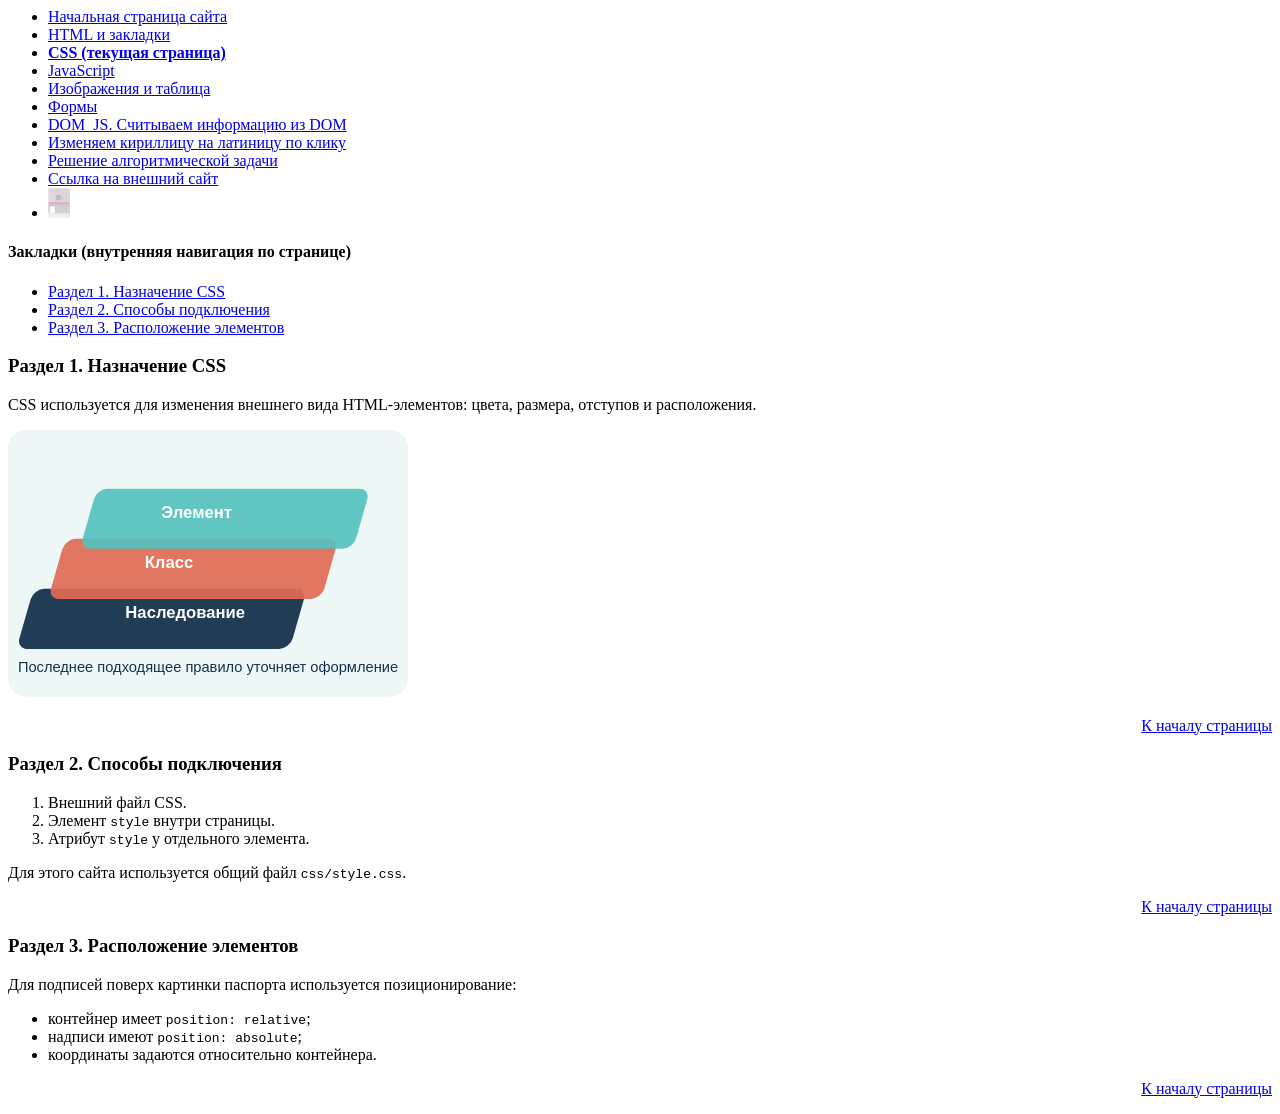
==== css-basics.html @ 80557589 "Выполнить КР1 по основам веб-технологий" ====
<!DOCTYPE html>
<html lang="ru">
<head>
  <meta charset="UTF-8">
  <meta name="viewport" content="width=device-width, initial-scale=1.0">
  <title>CSS</title>
  <link rel="stylesheet" href="css/style.css">
</head>
<body>

<ul id="site-nav">
  <li><a href="index.html" target="_self">Начальная страница сайта</a></li>
  <li><a href="html-basics.html#section1" target="_self">HTML и закладки</a></li>
  <li><a href="css-basics.html" target="_self"><b>CSS (текущая страница)</b></a></li>
  <li><a href="javascript-basics.html" target="_self">JavaScript</a></li>
  <li><a href="gallery.html" target="_self">Изображения и таблица</a></li>
  <li><a href="forms.html" target="_self">Формы</a></li>
  <li><a href="passport-dom.html" target="_self">DOM_JS. Считываем информацию из DOM</a></li>
  <li><a href="passport-change.html" target="_self">Изменяем кириллицу на латиницу по клику</a></li>
  <li><a href="task-1006.html" target="_self">Решение алгоритмической задачи</a></li>
  <li><a href="https://www.hse.ru" target="_blank">Ссылка на внешний сайт</a></li>
  <li><a href="https://evshadrina.github.io/evshadrina/sem2_pasport/" target="_blank"><img src="assets/images/passport-template.png" height="30" alt="Графическая ссылка на пример паспорта"></a></li>
</ul>

<a id="top"><h4>Закладки (внутренняя навигация по странице)</h4></a>
<ul>
  <li><a href="#section1" target="_self">Раздел 1. Назначение CSS</a></li>
  <li><a href="#section2" target="_self">Раздел 2. Способы подключения</a></li>
  <li><a href="#section3" target="_self">Раздел 3. Расположение элементов</a></li>
</ul>

<h3><a id="section1">Раздел 1. Назначение CSS</a></h3>
<p>CSS используется для изменения внешнего вида HTML-элементов: цвета, размера, отступов и расположения.</p>
<p><img class="simple-image" src="assets/images/css-layers.svg" width="400" alt="Схема работы CSS"></p>
<p class="to-top"><a href="#top" target="_self">К началу страницы</a></p>

<h3><a id="section2">Раздел 2. Способы подключения</a></h3>
<ol>
  <li>Внешний файл CSS.</li>
  <li>Элемент <code>style</code> внутри страницы.</li>
  <li>Атрибут <code>style</code> у отдельного элемента.</li>
</ol>
<p>Для этого сайта используется общий файл <code>css/style.css</code>.</p>
<p class="to-top"><a href="#top" target="_self">К началу страницы</a></p>

<h3><a id="section3">Раздел 3. Расположение элементов</a></h3>
<p>Для подписей поверх картинки паспорта используется позиционирование:</p>
<ul>
  <li>контейнер имеет <code>position: relative</code>;</li>
  <li>надписи имеют <code>position: absolute</code>;</li>
  <li>координаты задаются относительно контейнера.</li>
</ul>
<p class="to-top"><a href="#top" target="_self">К началу страницы</a></p>

</body>
</html>
---- css/style.css ----
/* Минимальные стили. Основное оформление оставлено стандартным, как в учебных примерах. */

body {
  margin: 8px;
}

#site-nav {
  margin-top: 0;
}

.to-top {
  text-align: right;
}

.simple-image {
  max-width: 100%;
}

.passport-layout {
  position: relative;
  width: 445px;
  max-width: 100%;
  aspect-ratio: 445 / 620;
  background-image: url("../assets/images/passport-template.png");
  background-position: left top;
  background-repeat: no-repeat;
  background-size: 100% 100%;
  container-type: inline-size;
}

.passport-layout p {
  position: absolute;
  margin: 0;
  font-size: 16px;
  line-height: 1;
  white-space: nowrap;
}

@supports (font-size: 3cqi) {
  .passport-layout p {
    font-size: 3.6cqi;
  }
}

.passport-issuer {
  left: 22%;
  top: 11%;
  max-width: 70%;
  white-space: normal !important;
  font-size: 12px !important;
}

.passport-date {
  left: 22%;
  top: 23%;
  font-size: 12px !important;
}

.passport-code {
  left: 65%;
  top: 23%;
  font-size: 12px !important;
}

.passport-surname { left: 34%; top: 55%; }
.passport-name { left: 34%; top: 62%; }
.passport-patronymic { left: 34%; top: 67%; }
.passport-sex { left: 34%; top: 71%; }
.passport-birth { left: 55%; top: 71%; }
.passport-place { left: 34%; top: 78%; }

.passport-photo {
  position: absolute;
  left: 7%;
  top: 60%;
  width: 25%;
  height: 23%;
}

.passport-button {
  position: absolute;
  left: 30px;
  bottom: 25px;
}

.screenshot-placeholder {
  width: 600px;
  max-width: 100%;
  min-height: 180px;
  border: 1px solid black;
  text-align: center;
  padding-top: 80px;
  box-sizing: border-box;
}

#dom-output,
#result-box {
  min-height: 24px;
}

.large-image-page {
  text-align: center;
}

@media (max-width: 470px) {
  .passport-button {
    left: 7%;
    bottom: 4%;
  }
}
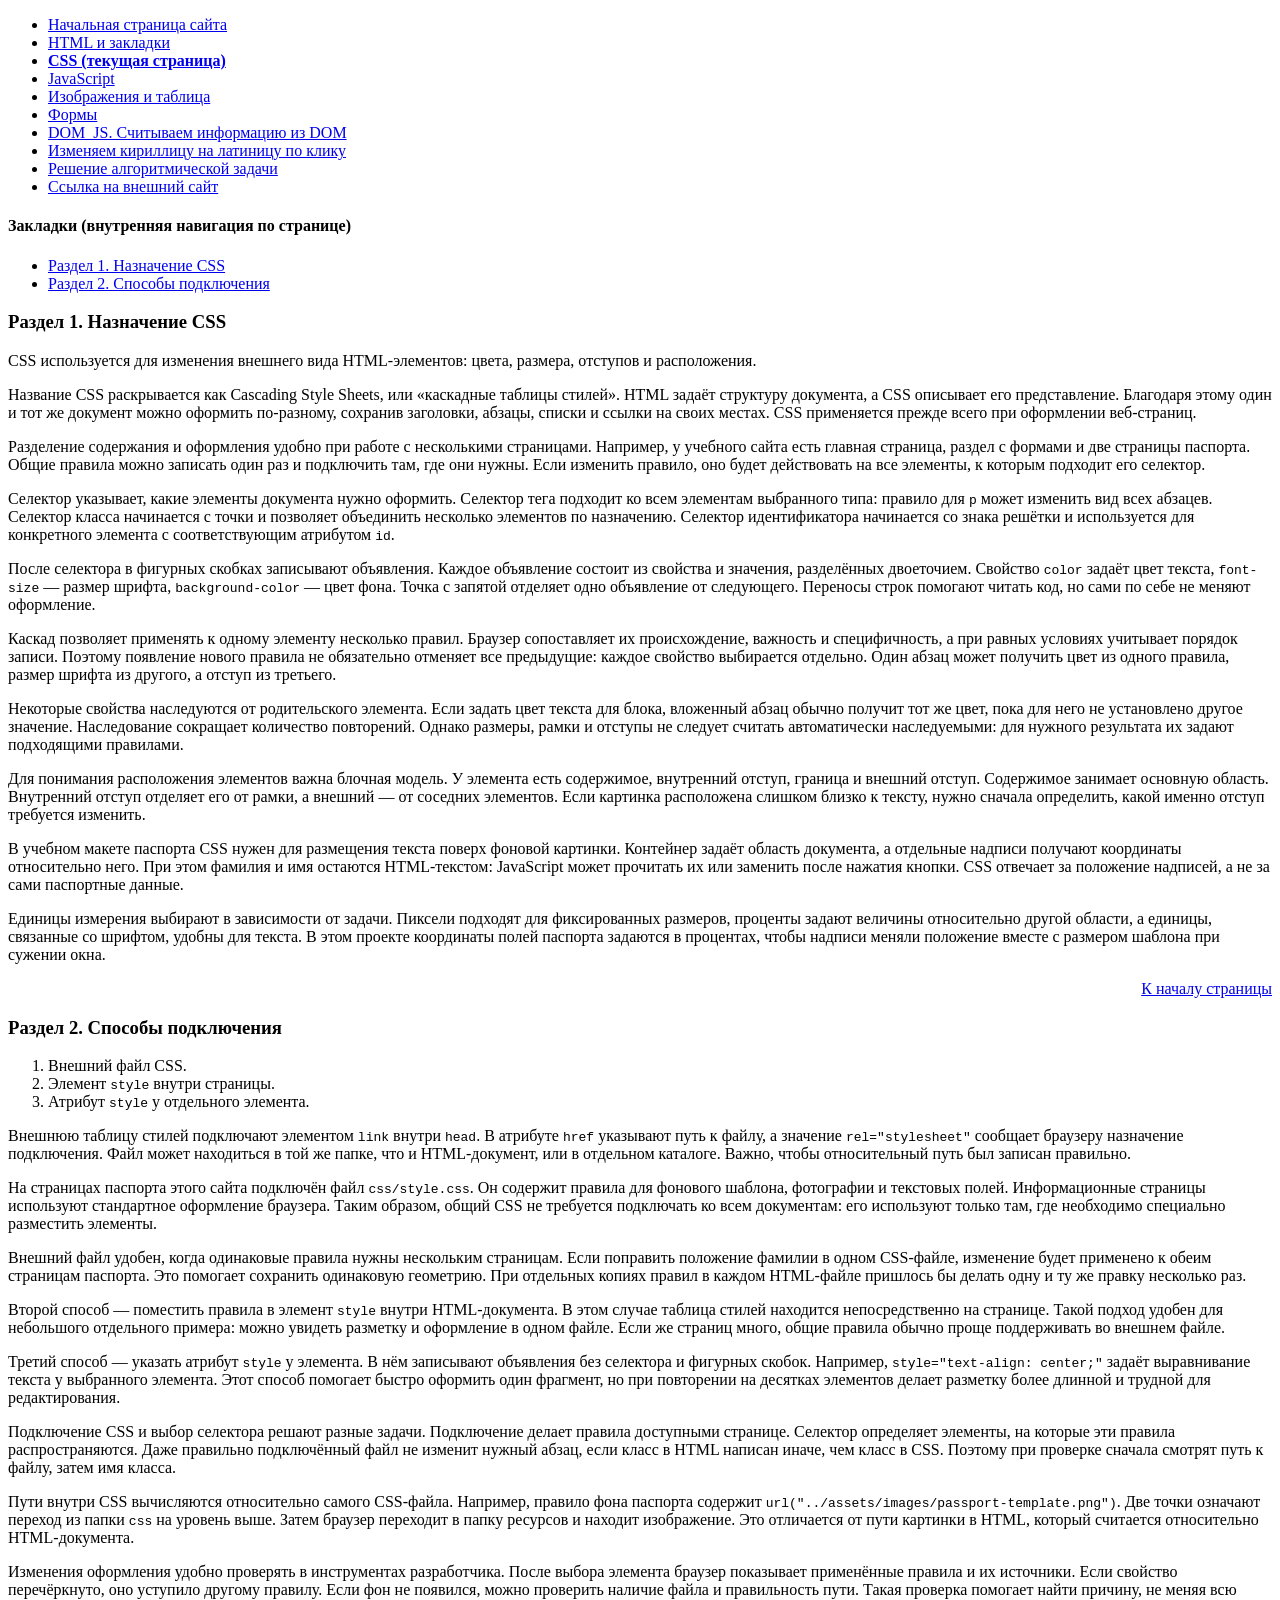
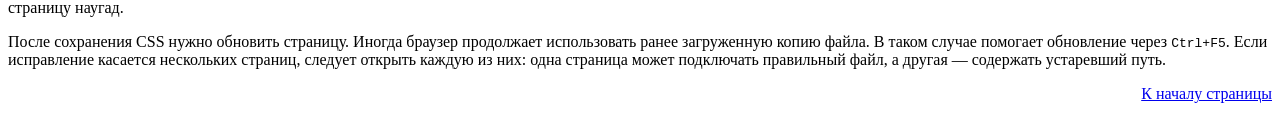
==== commit d2c439b1: "Подготовить итоговую версию КР1 с паспортом и скриншотом DOM" ====
--- a/css-basics.html
+++ b/css-basics.html
@@ -2,9 +2,7 @@
 <html lang="ru">
 <head>
   <meta charset="UTF-8">
-  <meta name="viewport" content="width=device-width, initial-scale=1.0">
   <title>CSS</title>
-  <link rel="stylesheet" href="css/style.css">
 </head>
 <body>
 
@@ -19,20 +17,26 @@
   <li><a href="passport-change.html" target="_self">Изменяем кириллицу на латиницу по клику</a></li>
   <li><a href="task-1006.html" target="_self">Решение алгоритмической задачи</a></li>
   <li><a href="https://www.hse.ru" target="_blank">Ссылка на внешний сайт</a></li>
-  <li><a href="https://evshadrina.github.io/evshadrina/sem2_pasport/" target="_blank"><img src="assets/images/passport-template.png" height="30" alt="Графическая ссылка на пример паспорта"></a></li>
 </ul>
 
 <a id="top"><h4>Закладки (внутренняя навигация по странице)</h4></a>
 <ul>
   <li><a href="#section1" target="_self">Раздел 1. Назначение CSS</a></li>
   <li><a href="#section2" target="_self">Раздел 2. Способы подключения</a></li>
-  <li><a href="#section3" target="_self">Раздел 3. Расположение элементов</a></li>
 </ul>
 
 <h3><a id="section1">Раздел 1. Назначение CSS</a></h3>
 <p>CSS используется для изменения внешнего вида HTML-элементов: цвета, размера, отступов и расположения.</p>
-<p><img class="simple-image" src="assets/images/css-layers.svg" width="400" alt="Схема работы CSS"></p>
-<p class="to-top"><a href="#top" target="_self">К началу страницы</a></p>
+<p>Название CSS раскрывается как Cascading Style Sheets, или «каскадные таблицы стилей». HTML задаёт структуру документа, а CSS описывает его представление. Благодаря этому один и тот же документ можно оформить по-разному, сохранив заголовки, абзацы, списки и ссылки на своих местах. CSS применяется прежде всего при оформлении веб-страниц.</p>
+<p>Разделение содержания и оформления удобно при работе с несколькими страницами. Например, у учебного сайта есть главная страница, раздел с формами и две страницы паспорта. Общие правила можно записать один раз и подключить там, где они нужны. Если изменить правило, оно будет действовать на все элементы, к которым подходит его селектор.</p>
+<p>Селектор указывает, какие элементы документа нужно оформить. Селектор тега подходит ко всем элементам выбранного типа: правило для <code>p</code> может изменить вид всех абзацев. Селектор класса начинается с точки и позволяет объединить несколько элементов по назначению. Селектор идентификатора начинается со знака решётки и используется для конкретного элемента с соответствующим атрибутом <code>id</code>.</p>
+<p>После селектора в фигурных скобках записывают объявления. Каждое объявление состоит из свойства и значения, разделённых двоеточием. Свойство <code>color</code> задаёт цвет текста, <code>font-size</code> — размер шрифта, <code>background-color</code> — цвет фона. Точка с запятой отделяет одно объявление от следующего. Переносы строк помогают читать код, но сами по себе не меняют оформление.</p>
+<p>Каскад позволяет применять к одному элементу несколько правил. Браузер сопоставляет их происхождение, важность и специфичность, а при равных условиях учитывает порядок записи. Поэтому появление нового правила не обязательно отменяет все предыдущие: каждое свойство выбирается отдельно. Один абзац может получить цвет из одного правила, размер шрифта из другого, а отступ из третьего.</p>
+<p>Некоторые свойства наследуются от родительского элемента. Если задать цвет текста для блока, вложенный абзац обычно получит тот же цвет, пока для него не установлено другое значение. Наследование сокращает количество повторений. Однако размеры, рамки и отступы не следует считать автоматически наследуемыми: для нужного результата их задают подходящими правилами.</p>
+<p>Для понимания расположения элементов важна блочная модель. У элемента есть содержимое, внутренний отступ, граница и внешний отступ. Содержимое занимает основную область. Внутренний отступ отделяет его от рамки, а внешний — от соседних элементов. Если картинка расположена слишком близко к тексту, нужно сначала определить, какой именно отступ требуется изменить.</p>
+<p>В учебном макете паспорта CSS нужен для размещения текста поверх фоновой картинки. Контейнер задаёт область документа, а отдельные надписи получают координаты относительно него. При этом фамилия и имя остаются HTML-текстом: JavaScript может прочитать их или заменить после нажатия кнопки. CSS отвечает за положение надписей, а не за сами паспортные данные.</p>
+<p>Единицы измерения выбирают в зависимости от задачи. Пиксели подходят для фиксированных размеров, проценты задают величины относительно другой области, а единицы, связанные со шрифтом, удобны для текста. В этом проекте координаты полей паспорта задаются в процентах, чтобы надписи меняли положение вместе с размером шаблона при сужении окна.</p>
+<p align="right"><a href="#top" target="_self">К началу страницы</a></p>
 
 <h3><a id="section2">Раздел 2. Способы подключения</a></h3>
 <ol>
@@ -40,17 +44,16 @@
   <li>Элемент <code>style</code> внутри страницы.</li>
   <li>Атрибут <code>style</code> у отдельного элемента.</li>
 </ol>
-<p>Для этого сайта используется общий файл <code>css/style.css</code>.</p>
-<p class="to-top"><a href="#top" target="_self">К началу страницы</a></p>
-
-<h3><a id="section3">Раздел 3. Расположение элементов</a></h3>
-<p>Для подписей поверх картинки паспорта используется позиционирование:</p>
-<ul>
-  <li>контейнер имеет <code>position: relative</code>;</li>
-  <li>надписи имеют <code>position: absolute</code>;</li>
-  <li>координаты задаются относительно контейнера.</li>
-</ul>
-<p class="to-top"><a href="#top" target="_self">К началу страницы</a></p>
+<p>Внешнюю таблицу стилей подключают элементом <code>link</code> внутри <code>head</code>. В атрибуте <code>href</code> указывают путь к файлу, а значение <code>rel="stylesheet"</code> сообщает браузеру назначение подключения. Файл может находиться в той же папке, что и HTML-документ, или в отдельном каталоге. Важно, чтобы относительный путь был записан правильно.</p>
+<p>На страницах паспорта этого сайта подключён файл <code>css/style.css</code>. Он содержит правила для фонового шаблона, фотографии и текстовых полей. Информационные страницы используют стандартное оформление браузера. Таким образом, общий CSS не требуется подключать ко всем документам: его используют только там, где необходимо специально разместить элементы.</p>
+<p>Внешний файл удобен, когда одинаковые правила нужны нескольким страницам. Если поправить положение фамилии в одном CSS-файле, изменение будет применено к обеим страницам паспорта. Это помогает сохранить одинаковую геометрию. При отдельных копиях правил в каждом HTML-файле пришлось бы делать одну и ту же правку несколько раз.</p>
+<p>Второй способ — поместить правила в элемент <code>style</code> внутри HTML-документа. В этом случае таблица стилей находится непосредственно на странице. Такой подход удобен для небольшого отдельного примера: можно увидеть разметку и оформление в одном файле. Если же страниц много, общие правила обычно проще поддерживать во внешнем файле.</p>
+<p>Третий способ — указать атрибут <code>style</code> у элемента. В нём записывают объявления без селектора и фигурных скобок. Например, <code>style="text-align: center;"</code> задаёт выравнивание текста у выбранного элемента. Этот способ помогает быстро оформить один фрагмент, но при повторении на десятках элементов делает разметку более длинной и трудной для редактирования.</p>
+<p>Подключение CSS и выбор селектора решают разные задачи. Подключение делает правила доступными странице. Селектор определяет элементы, на которые эти правила распространяются. Даже правильно подключённый файл не изменит нужный абзац, если класс в HTML написан иначе, чем класс в CSS. Поэтому при проверке сначала смотрят путь к файлу, затем имя класса.</p>
+<p>Пути внутри CSS вычисляются относительно самого CSS-файла. Например, правило фона паспорта содержит <code>url("../assets/images/passport-template.png")</code>. Две точки означают переход из папки <code>css</code> на уровень выше. Затем браузер переходит в папку ресурсов и находит изображение. Это отличается от пути картинки в HTML, который считается относительно HTML-документа.</p>
+<p>Изменения оформления удобно проверять в инструментах разработчика. После выбора элемента браузер показывает применённые правила и их источники. Если свойство перечёркнуто, оно уступило другому правилу. Если фон не появился, можно проверить наличие файла и правильность пути. Такая проверка помогает найти причину, не меняя всю страницу наугад.</p>
+<p>После сохранения CSS нужно обновить страницу. Иногда браузер продолжает использовать ранее загруженную копию файла. В таком случае помогает обновление через <code>Ctrl+F5</code>. Если исправление касается нескольких страниц, следует открыть каждую из них: одна страница может подключать правильный файл, а другая — содержать устаревший путь.</p>
+<p align="right"><a href="#top" target="_self">К началу страницы</a></p>
 
 </body>
 </html>
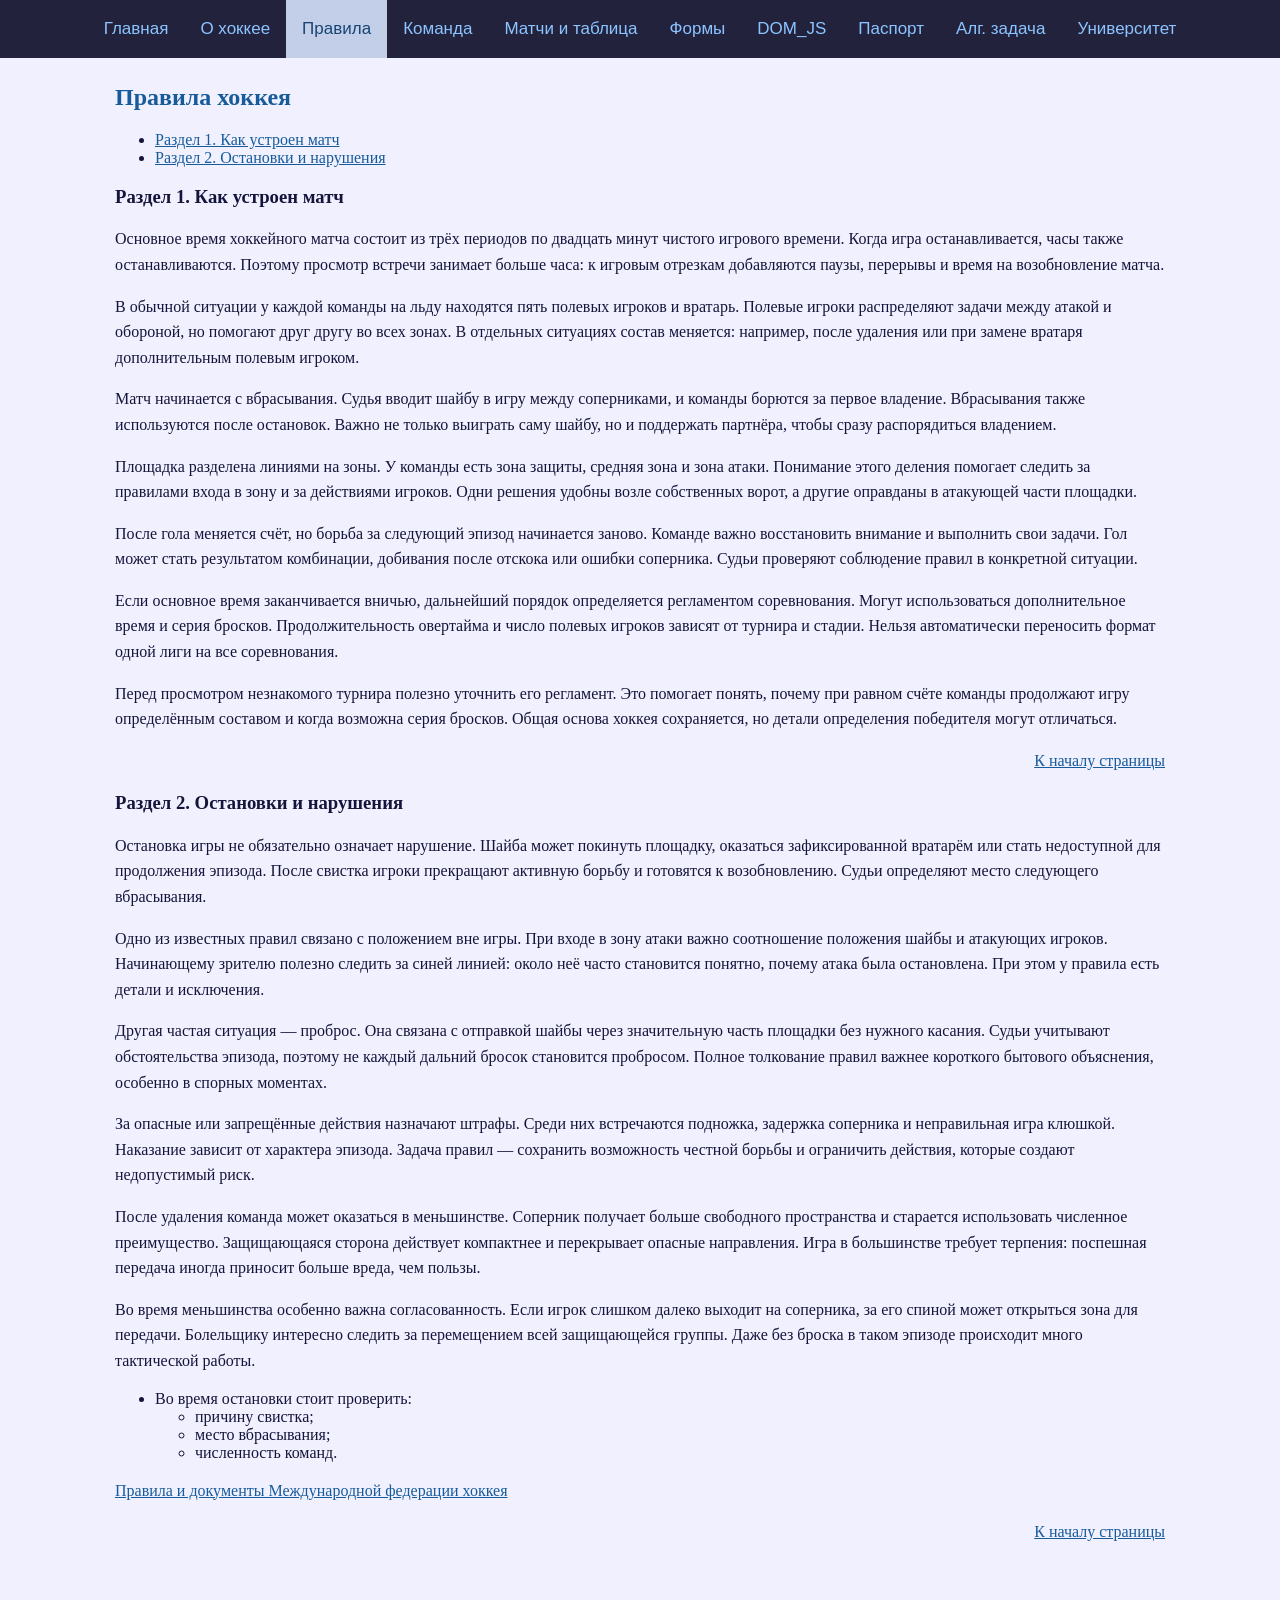
==== commit c7f24682: "Посвятить сайт хоккею и добавить горизонтальное меню" ====
--- a/css-basics.html
+++ b/css-basics.html
@@ -2,58 +2,48 @@
 <html lang="ru">
 <head>
   <meta charset="UTF-8">
-  <title>CSS</title>
+  <meta name="viewport" content="width=device-width, initial-scale=1.0">
+  <title>Правила хоккея</title>
+  <link rel="stylesheet" href="css/style.css">
 </head>
 <body>
-
 <ul id="site-nav">
-  <li><a href="index.html" target="_self">Начальная страница сайта</a></li>
-  <li><a href="html-basics.html#section1" target="_self">HTML и закладки</a></li>
-  <li><a href="css-basics.html" target="_self"><b>CSS (текущая страница)</b></a></li>
-  <li><a href="javascript-basics.html" target="_self">JavaScript</a></li>
-  <li><a href="gallery.html" target="_self">Изображения и таблица</a></li>
+  <li><a href="index.html" target="_self">Главная</a></li>
+  <li><a href="html-basics.html#section1" target="_self">О хоккее</a></li>
+  <li><a href="css-basics.html" target="_self" aria-current="page" title="Текущая страница">Правила</a></li>
+  <li><a href="javascript-basics.html" target="_self">Команда</a></li>
+  <li><a href="gallery.html" target="_self">Матчи и таблица</a></li>
   <li><a href="forms.html" target="_self">Формы</a></li>
-  <li><a href="passport-dom.html" target="_self">DOM_JS. Считываем информацию из DOM</a></li>
-  <li><a href="passport-change.html" target="_self">Изменяем кириллицу на латиницу по клику</a></li>
-  <li><a href="task-1006.html" target="_self">Решение алгоритмической задачи</a></li>
-  <li><a href="https://www.hse.ru" target="_blank">Ссылка на внешний сайт</a></li>
+  <li><a href="passport-dom.html" target="_self">DOM_JS</a></li>
+  <li><a href="passport-change.html" target="_self">Паспорт</a></li>
+  <li><a href="task-1006.html" target="_self">Алг. задача</a></li>
+  <li><a href="https://www.hse.ru" target="_blank">Университет</a></li>
 </ul>
-
-<a id="top"><h4>Закладки (внутренняя навигация по странице)</h4></a>
+<main>
+<a id="top"><h2>Правила хоккея</h2></a>
 <ul>
-  <li><a href="#section1" target="_self">Раздел 1. Назначение CSS</a></li>
-  <li><a href="#section2" target="_self">Раздел 2. Способы подключения</a></li>
+<li><a href="#section1">Раздел 1. Как устроен матч</a></li>
+<li><a href="#section2">Раздел 2. Остановки и нарушения</a></li>
 </ul>
-
-<h3><a id="section1">Раздел 1. Назначение CSS</a></h3>
-<p>CSS используется для изменения внешнего вида HTML-элементов: цвета, размера, отступов и расположения.</p>
-<p>Название CSS раскрывается как Cascading Style Sheets, или «каскадные таблицы стилей». HTML задаёт структуру документа, а CSS описывает его представление. Благодаря этому один и тот же документ можно оформить по-разному, сохранив заголовки, абзацы, списки и ссылки на своих местах. CSS применяется прежде всего при оформлении веб-страниц.</p>
-<p>Разделение содержания и оформления удобно при работе с несколькими страницами. Например, у учебного сайта есть главная страница, раздел с формами и две страницы паспорта. Общие правила можно записать один раз и подключить там, где они нужны. Если изменить правило, оно будет действовать на все элементы, к которым подходит его селектор.</p>
-<p>Селектор указывает, какие элементы документа нужно оформить. Селектор тега подходит ко всем элементам выбранного типа: правило для <code>p</code> может изменить вид всех абзацев. Селектор класса начинается с точки и позволяет объединить несколько элементов по назначению. Селектор идентификатора начинается со знака решётки и используется для конкретного элемента с соответствующим атрибутом <code>id</code>.</p>
-<p>После селектора в фигурных скобках записывают объявления. Каждое объявление состоит из свойства и значения, разделённых двоеточием. Свойство <code>color</code> задаёт цвет текста, <code>font-size</code> — размер шрифта, <code>background-color</code> — цвет фона. Точка с запятой отделяет одно объявление от следующего. Переносы строк помогают читать код, но сами по себе не меняют оформление.</p>
-<p>Каскад позволяет применять к одному элементу несколько правил. Браузер сопоставляет их происхождение, важность и специфичность, а при равных условиях учитывает порядок записи. Поэтому появление нового правила не обязательно отменяет все предыдущие: каждое свойство выбирается отдельно. Один абзац может получить цвет из одного правила, размер шрифта из другого, а отступ из третьего.</p>
-<p>Некоторые свойства наследуются от родительского элемента. Если задать цвет текста для блока, вложенный абзац обычно получит тот же цвет, пока для него не установлено другое значение. Наследование сокращает количество повторений. Однако размеры, рамки и отступы не следует считать автоматически наследуемыми: для нужного результата их задают подходящими правилами.</p>
-<p>Для понимания расположения элементов важна блочная модель. У элемента есть содержимое, внутренний отступ, граница и внешний отступ. Содержимое занимает основную область. Внутренний отступ отделяет его от рамки, а внешний — от соседних элементов. Если картинка расположена слишком близко к тексту, нужно сначала определить, какой именно отступ требуется изменить.</p>
-<p>В учебном макете паспорта CSS нужен для размещения текста поверх фоновой картинки. Контейнер задаёт область документа, а отдельные надписи получают координаты относительно него. При этом фамилия и имя остаются HTML-текстом: JavaScript может прочитать их или заменить после нажатия кнопки. CSS отвечает за положение надписей, а не за сами паспортные данные.</p>
-<p>Единицы измерения выбирают в зависимости от задачи. Пиксели подходят для фиксированных размеров, проценты задают величины относительно другой области, а единицы, связанные со шрифтом, удобны для текста. В этом проекте координаты полей паспорта задаются в процентах, чтобы надписи меняли положение вместе с размером шаблона при сужении окна.</p>
-<p align="right"><a href="#top" target="_self">К началу страницы</a></p>
-
-<h3><a id="section2">Раздел 2. Способы подключения</a></h3>
-<ol>
-  <li>Внешний файл CSS.</li>
-  <li>Элемент <code>style</code> внутри страницы.</li>
-  <li>Атрибут <code>style</code> у отдельного элемента.</li>
-</ol>
-<p>Внешнюю таблицу стилей подключают элементом <code>link</code> внутри <code>head</code>. В атрибуте <code>href</code> указывают путь к файлу, а значение <code>rel="stylesheet"</code> сообщает браузеру назначение подключения. Файл может находиться в той же папке, что и HTML-документ, или в отдельном каталоге. Важно, чтобы относительный путь был записан правильно.</p>
-<p>На страницах паспорта этого сайта подключён файл <code>css/style.css</code>. Он содержит правила для фонового шаблона, фотографии и текстовых полей. Информационные страницы используют стандартное оформление браузера. Таким образом, общий CSS не требуется подключать ко всем документам: его используют только там, где необходимо специально разместить элементы.</p>
-<p>Внешний файл удобен, когда одинаковые правила нужны нескольким страницам. Если поправить положение фамилии в одном CSS-файле, изменение будет применено к обеим страницам паспорта. Это помогает сохранить одинаковую геометрию. При отдельных копиях правил в каждом HTML-файле пришлось бы делать одну и ту же правку несколько раз.</p>
-<p>Второй способ — поместить правила в элемент <code>style</code> внутри HTML-документа. В этом случае таблица стилей находится непосредственно на странице. Такой подход удобен для небольшого отдельного примера: можно увидеть разметку и оформление в одном файле. Если же страниц много, общие правила обычно проще поддерживать во внешнем файле.</p>
-<p>Третий способ — указать атрибут <code>style</code> у элемента. В нём записывают объявления без селектора и фигурных скобок. Например, <code>style="text-align: center;"</code> задаёт выравнивание текста у выбранного элемента. Этот способ помогает быстро оформить один фрагмент, но при повторении на десятках элементов делает разметку более длинной и трудной для редактирования.</p>
-<p>Подключение CSS и выбор селектора решают разные задачи. Подключение делает правила доступными странице. Селектор определяет элементы, на которые эти правила распространяются. Даже правильно подключённый файл не изменит нужный абзац, если класс в HTML написан иначе, чем класс в CSS. Поэтому при проверке сначала смотрят путь к файлу, затем имя класса.</p>
-<p>Пути внутри CSS вычисляются относительно самого CSS-файла. Например, правило фона паспорта содержит <code>url("../assets/images/passport-template.png")</code>. Две точки означают переход из папки <code>css</code> на уровень выше. Затем браузер переходит в папку ресурсов и находит изображение. Это отличается от пути картинки в HTML, который считается относительно HTML-документа.</p>
-<p>Изменения оформления удобно проверять в инструментах разработчика. После выбора элемента браузер показывает применённые правила и их источники. Если свойство перечёркнуто, оно уступило другому правилу. Если фон не появился, можно проверить наличие файла и правильность пути. Такая проверка помогает найти причину, не меняя всю страницу наугад.</p>
-<p>После сохранения CSS нужно обновить страницу. Иногда браузер продолжает использовать ранее загруженную копию файла. В таком случае помогает обновление через <code>Ctrl+F5</code>. Если исправление касается нескольких страниц, следует открыть каждую из них: одна страница может подключать правильный файл, а другая — содержать устаревший путь.</p>
-<p align="right"><a href="#top" target="_self">К началу страницы</a></p>
-
+<h3 id="section1">Раздел 1. Как устроен матч</h3>
+<p>Основное время хоккейного матча состоит из трёх периодов по двадцать минут чистого игрового времени. Когда игра останавливается, часы также останавливаются. Поэтому просмотр встречи занимает больше часа: к игровым отрезкам добавляются паузы, перерывы и время на возобновление матча.</p>
+<p>В обычной ситуации у каждой команды на льду находятся пять полевых игроков и вратарь. Полевые игроки распределяют задачи между атакой и обороной, но помогают друг другу во всех зонах. В отдельных ситуациях состав меняется: например, после удаления или при замене вратаря дополнительным полевым игроком.</p>
+<p>Матч начинается с вбрасывания. Судья вводит шайбу в игру между соперниками, и команды борются за первое владение. Вбрасывания также используются после остановок. Важно не только выиграть саму шайбу, но и поддержать партнёра, чтобы сразу распорядиться владением.</p>
+<p>Площадка разделена линиями на зоны. У команды есть зона защиты, средняя зона и зона атаки. Понимание этого деления помогает следить за правилами входа в зону и за действиями игроков. Одни решения удобны возле собственных ворот, а другие оправданы в атакующей части площадки.</p>
+<p>После гола меняется счёт, но борьба за следующий эпизод начинается заново. Команде важно восстановить внимание и выполнить свои задачи. Гол может стать результатом комбинации, добивания после отскока или ошибки соперника. Судьи проверяют соблюдение правил в конкретной ситуации.</p>
+<p>Если основное время заканчивается вничью, дальнейший порядок определяется регламентом соревнования. Могут использоваться дополнительное время и серия бросков. Продолжительность овертайма и число полевых игроков зависят от турнира и стадии. Нельзя автоматически переносить формат одной лиги на все соревнования.</p>
+<p>Перед просмотром незнакомого турнира полезно уточнить его регламент. Это помогает понять, почему при равном счёте команды продолжают игру определённым составом и когда возможна серия бросков. Общая основа хоккея сохраняется, но детали определения победителя могут отличаться.</p>
+<p align="right"><a href="#top">К началу страницы</a></p>
+<h3 id="section2">Раздел 2. Остановки и нарушения</h3>
+<p>Остановка игры не обязательно означает нарушение. Шайба может покинуть площадку, оказаться зафиксированной вратарём или стать недоступной для продолжения эпизода. После свистка игроки прекращают активную борьбу и готовятся к возобновлению. Судьи определяют место следующего вбрасывания.</p>
+<p>Одно из известных правил связано с положением вне игры. При входе в зону атаки важно соотношение положения шайбы и атакующих игроков. Начинающему зрителю полезно следить за синей линией: около неё часто становится понятно, почему атака была остановлена. При этом у правила есть детали и исключения.</p>
+<p>Другая частая ситуация — проброс. Она связана с отправкой шайбы через значительную часть площадки без нужного касания. Судьи учитывают обстоятельства эпизода, поэтому не каждый дальний бросок становится пробросом. Полное толкование правил важнее короткого бытового объяснения, особенно в спорных моментах.</p>
+<p>За опасные или запрещённые действия назначают штрафы. Среди них встречаются подножка, задержка соперника и неправильная игра клюшкой. Наказание зависит от характера эпизода. Задача правил — сохранить возможность честной борьбы и ограничить действия, которые создают недопустимый риск.</p>
+<p>После удаления команда может оказаться в меньшинстве. Соперник получает больше свободного пространства и старается использовать численное преимущество. Защищающаяся сторона действует компактнее и перекрывает опасные направления. Игра в большинстве требует терпения: поспешная передача иногда приносит больше вреда, чем пользы.</p>
+<p>Во время меньшинства особенно важна согласованность. Если игрок слишком далеко выходит на соперника, за его спиной может открыться зона для передачи. Болельщику интересно следить за перемещением всей защищающейся группы. Даже без броска в таком эпизоде происходит много тактической работы.</p>
+<ul><li>Во время остановки стоит проверить:<ul><li>причину свистка;</li><li>место вбрасывания;</li><li>численность команд.</li></ul></li></ul>
+<p><a href="https://www.iihf.com/en/static/55352/rules_regulations_guidelines" target="_blank">Правила и документы Международной федерации хоккея</a></p>
+<p align="right"><a href="#top">К началу страницы</a></p>
+</main>
 </body>
 </html>
--- a/css/style.css
+++ b/css/style.css
@@ -0,0 +1,139 @@
+body {
+  margin: 0;
+  color: #15153b;
+  background: #f0f0ff;
+}
+
+#site-nav {
+  display: flex;
+  flex-wrap: wrap;
+  justify-content: center;
+  margin: 0;
+  padding: 0 12px;
+  list-style: none;
+  background: #22223d;
+  font: 17px Arial, sans-serif;
+}
+
+#site-nav a {
+  display: block;
+  padding: 19px 16px;
+  color: #8cc4ff;
+  text-decoration: none;
+}
+
+#site-nav a:hover,
+#site-nav a:focus-visible {
+  color: white;
+  background: #50507e;
+}
+
+#site-nav a[aria-current="page"] {
+  color: #174573;
+  background: #c3cfe8;
+}
+
+main {
+  max-width: 1050px;
+  margin: 26px auto;
+  padding: 0 20px 24px;
+}
+
+main > p {
+  line-height: 1.6;
+}
+
+a { color: #175b9b; }
+
+[id] { scroll-margin-top: 16px; }
+
+.table-scroll { overflow-x: auto; }
+
+table { max-width: 100%; }
+
+table img { max-width: 100%; height: auto; }
+
+@media (max-width: 600px) {
+  #site-nav { justify-content: flex-start; font-size: 15px; }
+  #site-nav a { padding: 14px 12px; }
+  main { padding: 0 12px 20px; }
+  textarea { max-width: 100%; box-sizing: border-box; }
+}
+
+.passport-layout {
+  position: relative;
+  width: 445px;
+  max-width: 100%;
+  aspect-ratio: 445 / 620;
+  background-image: url("../assets/images/passport-template.png");
+  background-position: left top;
+  background-repeat: no-repeat;
+  background-size: 100% 100%;
+  container-type: inline-size;
+}
+
+.passport-layout p {
+  position: absolute;
+  margin: 0;
+  font-size: 16px;
+  line-height: 1;
+  white-space: nowrap;
+}
+
+@supports (font-size: 3cqi) {
+  .passport-layout p {
+    font-size: 3.6cqi;
+  }
+}
+
+.passport-issuer {
+  left: 22%;
+  top: 11%;
+  max-width: 70%;
+  white-space: normal !important;
+  font-size: 12px !important;
+}
+
+.passport-date {
+  left: 22%;
+  top: 23%;
+  font-size: 12px !important;
+}
+
+.passport-code {
+  position: absolute;
+  left: 65%;
+  top: 23%;
+  font-size: 12px !important;
+  line-height: 1;
+  white-space: nowrap;
+}
+
+.passport-surname { left: 34%; top: 59%; width: 55%; text-align: center; }
+.passport-name { left: 34%; top: 63.5%; width: 55%; text-align: center; }
+.passport-patronymic { left: 34%; top: 67.2%; width: 55%; text-align: center; }
+.passport-sex { left: 36%; top: 71.4%; }
+.passport-birth { left: 55%; top: 71.4%; }
+.passport-place { left: 34%; top: 76%; width: 55%; text-align: center; }
+
+.passport-photo {
+  position: absolute;
+  left: 7.4%;
+  top: 60.8%;
+  width: 24.7%;
+  height: 21.5%;
+  object-fit: cover;
+}
+
+.passport-button {
+  position: absolute;
+  left: 30px;
+  bottom: 25px;
+}
+
+@media (max-width: 470px) {
+  .passport-button {
+    left: 7%;
+    bottom: 4%;
+  }
+}
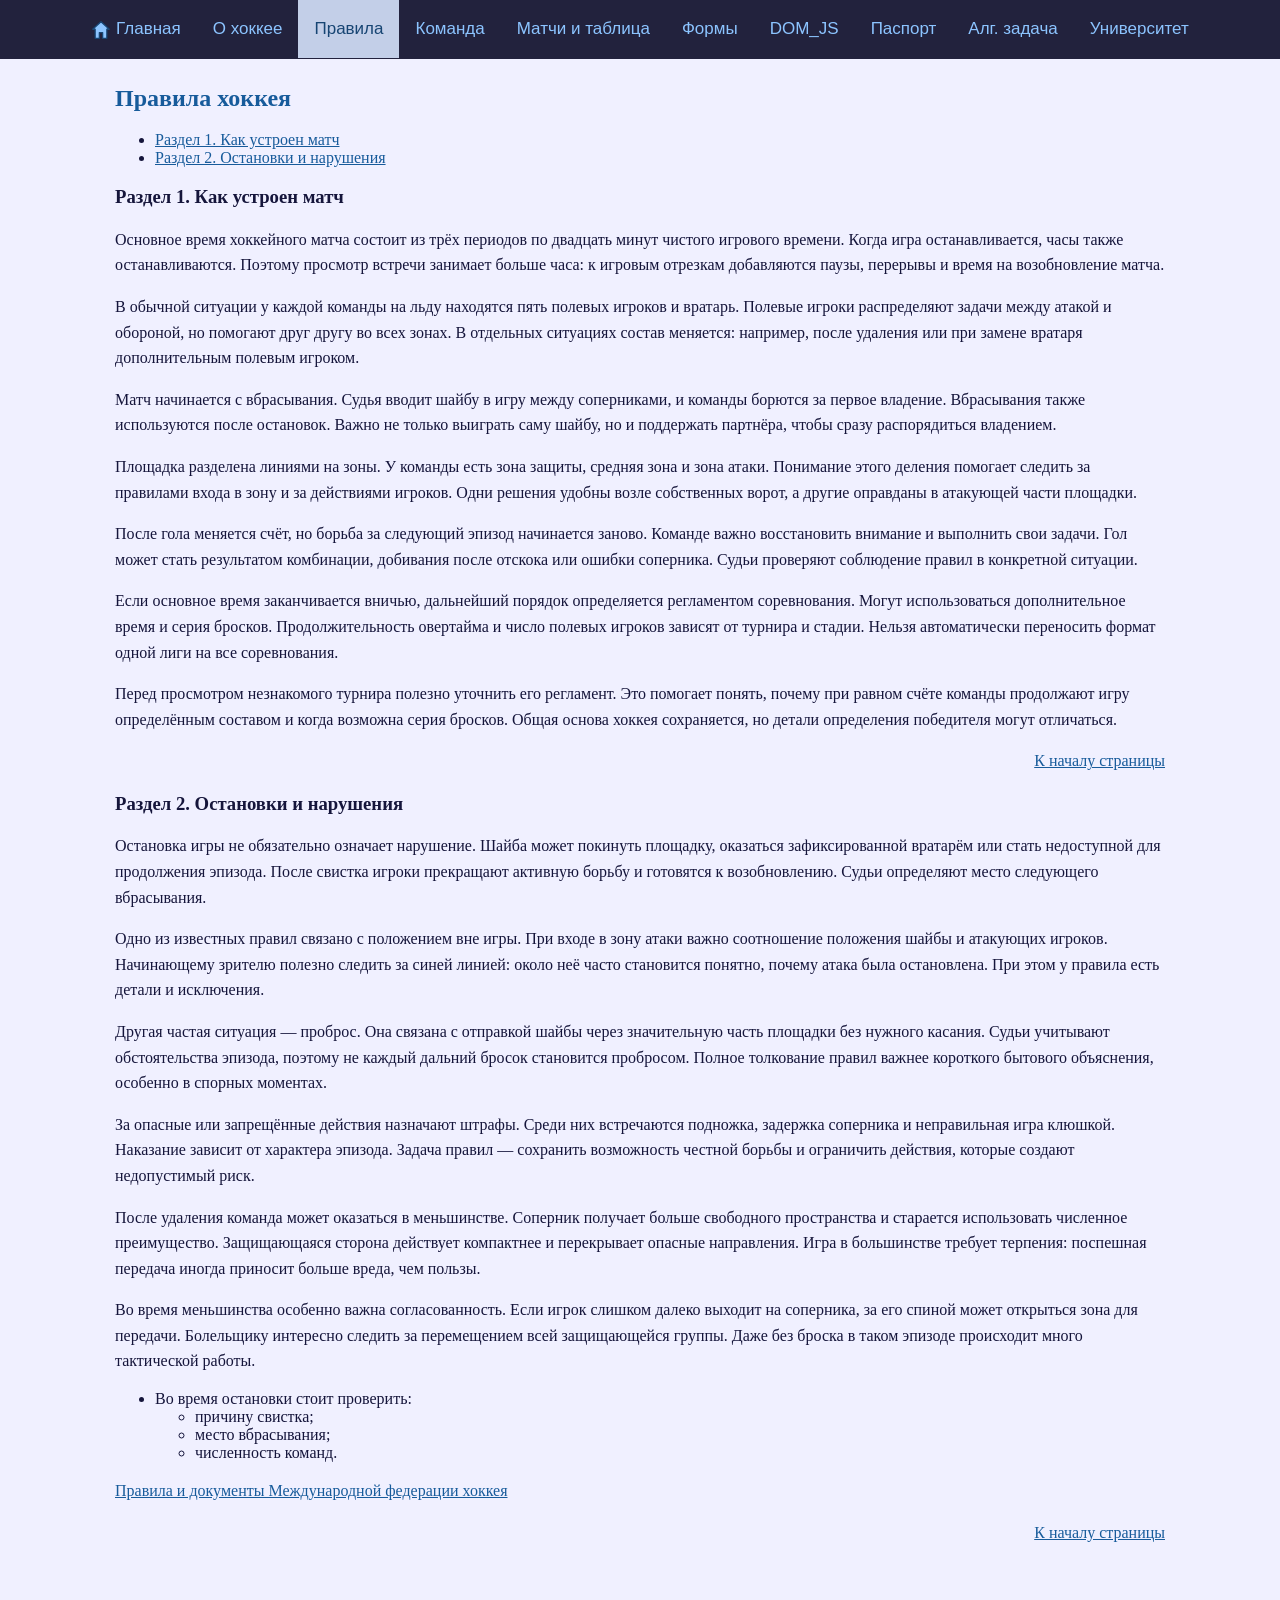
==== commit 7f9f1eb8: "Добавить графическую навигацию и поле электронной почты" ====
--- a/css-basics.html
+++ b/css-basics.html
@@ -8,7 +8,7 @@
 </head>
 <body>
 <ul id="site-nav">
-  <li><a href="index.html" target="_self">Главная</a></li>
+  <li><a href="index.html" target="_self"><img class="nav-icon" src="assets/images/home.svg" width="20" height="20" alt=""> Главная</a></li>
   <li><a href="html-basics.html#section1" target="_self">О хоккее</a></li>
   <li><a href="css-basics.html" target="_self" aria-current="page" title="Текущая страница">Правила</a></li>
   <li><a href="javascript-basics.html" target="_self">Команда</a></li>
--- a/css/style.css
+++ b/css/style.css
@@ -137,3 +137,7 @@
     bottom: 4%;
   }
 }
+
+.nav-icon {
+  vertical-align: middle;
+}
